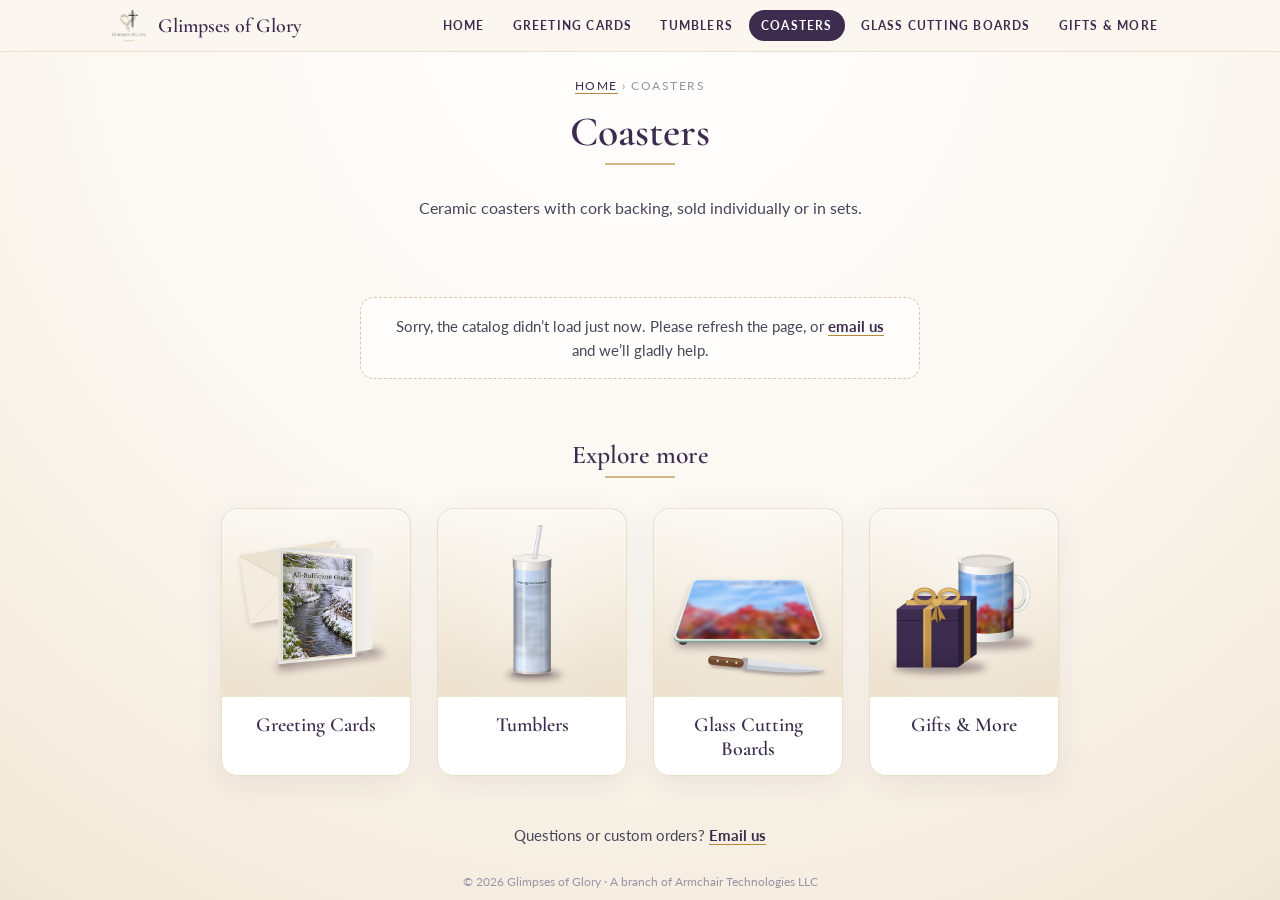
==== coasters/index.html @ a0e9c57c "Category pages: coasters page" ====
<!DOCTYPE html>
<html lang="en">
<head>
<meta charset="utf-8">
<meta name="viewport" content="width=device-width, initial-scale=1">
<title>Coasters | Glimpses of Glory</title>
<meta name="description" content="Handcrafted faith-inspired ceramic coasters with cork backing from Glimpses of Glory, sold individually or in sets.">
<link rel="canonical" href="https://glimpsesofglory.shop/coasters/">
<meta property="og:type" content="website">
<meta property="og:site_name" content="Glimpses of Glory">
<meta property="og:title" content="Coasters | Glimpses of Glory">
<meta property="og:description" content="Handcrafted faith-inspired ceramic coasters with cork backing from Glimpses of Glory, sold individually or in sets.">
<meta property="og:url" content="https://glimpsesofglory.shop/coasters/">
<meta property="og:image" content="https://glimpsesofglory.shop/cat-coasters.jpg">
<meta name="twitter:card" content="summary_large_image">
<link rel="icon" href="../logo.png">
<link href="https://fonts.googleapis.com/css2?family=Cormorant+Garamond:ital,wght@0,500;0,600;1,500&family=Lato:wght@400;700&display=swap" rel="stylesheet">
<link rel="stylesheet" href="../assets/shop.css">
</head>
<body data-category="coasters">
  <div class="topbar">
    <div class="in">
      <a class="brand" href="../"><img src="../logo.png" alt="" width="38" height="35"><span>Glimpses of Glory</span></a>
      <button type="button" class="menu-btn" aria-expanded="false" aria-controls="sitenav"><span class="bars" aria-hidden="true"></span>Menu</button>
      <nav class="sitenav" id="sitenav" aria-label="Shop">
        <ul>
        <li><a href="../">Home</a></li>
        <li><a href="../greeting-cards/">Greeting Cards</a></li>
        <li><a href="../tumblers/">Tumblers</a></li>
        <li><a href="../coasters/" aria-current="page">Coasters</a></li>
        <li><a href="../cutting-boards/">Glass Cutting Boards</a></li>
        <li><a href="../gifts/">Gifts &amp; More</a></li>
        </ul>
      </nav>
    </div>
  </div>
  <main>
    <div class="pagehead">
      <div class="crumbs"><a href="../">Home</a> &rsaquo; Coasters</div>
      <h1>Coasters</h1>
      <div class="divider"></div>
      <p class="intro">Ceramic coasters with cork backing, sold individually or in sets.</p>
      <div class="count" id="count"></div>
    </div>
    <div id="sections"></div>
  </main>

  <div class="contact">Questions or custom orders? <a href="mailto:hello@glimpsesofglory.shop">Email us</a></div>
  <footer>&copy; 2026 Glimpses of Glory &middot; A branch of Armchair Technologies LLC</footer>

<script src="../assets/shop.js"></script>
</body>
</html>
---- assets/shop.css ----
/* Glimpses of Glory: shared styles for the home page and every category page. */
:root { --cream:#fbf7f0; --gold:#b8893b; --deep:#3d2c4e; --text:#4a4458; }
* { box-sizing:border-box; margin:0; padding:0; }
html { scroll-behavior:smooth; }
body { font-family:'Lato',sans-serif; color:var(--text); text-align:center;
       background: radial-gradient(circle at 50% 0%, #fff 0%, var(--cream) 55%, #f1e7d6 100%); min-height:100vh; }
header { padding:40px 20px 10px; }
header img { width:220px; max-width:70%; height:auto; }
.tag { font-family:'Cormorant Garamond',serif; font-style:italic; font-size:1.3rem; color:var(--gold); margin-top:6px; }
h2.section { font-family:'Cormorant Garamond',serif; font-weight:600; font-size:2rem; color:var(--deep); margin:44px 0 6px; }
.divider { width:70px; height:2px; background:var(--gold); opacity:.6; margin:0 auto 30px; }
.grid { display:flex; flex-wrap:wrap; justify-content:center; gap:26px; max-width:1100px; margin:0 auto; padding:0 24px; }
.cat, .prod { flex:0 1 240px; background:#fff; border:1px solid #eadfcb; border-radius:16px; overflow:hidden; text-decoration:none; color:inherit;
       box-shadow:0 8px 30px rgba(61,44,78,.07); transition:transform .2s, box-shadow .2s; }
.cat:hover, .prod:hover { transform:translateY(-4px); box-shadow:0 14px 36px rgba(61,44,78,.13); }
.cat .img { aspect-ratio:1/1; background:url('../placeholder.jpg') center/cover; position:relative; }
.cat .img span { position:absolute; bottom:12px; left:50%; transform:translateX(-50%); background:rgba(255,255,255,.85);
                 padding:4px 12px; border-radius:999px; font-size:.7rem; letter-spacing:2px; text-transform:uppercase; color:var(--deep); white-space:nowrap; }
.cat h3, .prod h3 { font-family:'Cormorant Garamond',serif; font-weight:600; font-size:1.5rem; color:var(--deep); margin:16px 12px 4px; }
.cat p { font-size:.9rem; line-height:1.5; margin:0 18px 20px; }
.catsec { scroll-margin-top:16px; }
.catsec .intro { max-width:620px; margin:-18px auto 26px; padding:0 24px; font-size:.95rem; line-height:1.6; }
.prod { flex:0 1 260px; display:flex; flex-direction:column; text-align:center; }
.prod .photo { aspect-ratio:1/1; width:100%; object-fit:cover; display:block; background:#f4ede1; }
.prod .desc { font-size:.9rem; line-height:1.5; margin:4px 18px 12px; white-space:pre-line; }
.prod .meta { margin:0 18px 6px; }
.prod .price { font-family:'Cormorant Garamond',serif; font-weight:600; font-size:1.35rem; color:var(--gold); }
.prod .lead { font-size:.78rem; letter-spacing:1px; text-transform:uppercase; color:#8a8197; margin-top:2px; }
.prod .spacer { flex:1; }
.btn { display:inline-block; margin:12px auto 20px; padding:10px 28px; border-radius:999px; background:var(--deep); color:#fff;
       text-decoration:none; font-size:.8rem; letter-spacing:2px; text-transform:uppercase; font-weight:700; transition:background .2s; }
.btn:hover { background:var(--gold); }
.soon img { display:block; width:170px; height:170px; object-fit:cover; border-radius:12px; margin:2px auto 12px; background:#f4ede1; }
.soon { display:inline-block; padding:14px 26px; border:1px dashed #d9c7a6; border-radius:14px; background:rgba(255,255,255,.7);
        font-family:'Cormorant Garamond',serif; font-style:italic; font-size:1.2rem; color:var(--deep); }
.totop { display:block; margin:18px auto 0; font-size:.75rem; letter-spacing:2px; text-transform:uppercase; color:#9a93a6; text-decoration:none; }
.contact { margin:50px 0 0; font-size:.95rem; }
.contact a { color:var(--deep); font-weight:700; text-decoration:none; border-bottom:1px solid var(--gold); }
footer { margin:30px 0 40px; font-size:.75rem; color:#9a93a6; }
@media (max-width:560px) {
  .grid { gap:16px; padding:0 14px; }
  .cat { flex:0 1 calc(50% - 8px); }
  .cat h3 { font-size:1.2rem; margin:10px 8px 2px; }
  .cat p { display:none; }
  .cat .img span { font-size:.6rem; letter-spacing:1px; padding:3px 8px; }
  .prod { flex:1 1 100%; max-width:360px; }
  h2.section { font-size:1.7rem; margin-top:36px; }
}

/* ---- Product gallery ---- */
.prod .ph { display:block; position:relative; cursor:zoom-in; }
.prod .ph .views { position:absolute; bottom:10px; left:50%; transform:translateX(-50%); background:rgba(255,255,255,.88);
                   padding:4px 12px; border-radius:999px; font-size:.68rem; letter-spacing:1.5px; text-transform:uppercase; color:var(--deep); white-space:nowrap; }
.prod h3 a { color:inherit; text-decoration:none; }
.prod h3 a:hover, .prod h3 a:focus-visible { color:var(--gold); }
html.gal-lock, html.gal-lock body { overflow:hidden; }
.gal { position:fixed; inset:0; z-index:100; display:none; align-items:center; justify-content:center; padding:24px;
       background:rgba(43,31,56,.72); }
.gal.open { display:flex; }
.gal [hidden] { display:none !important; }
.gal .box { position:relative; width:100%; max-width:1060px; max-height:calc(100vh - 48px); overflow:auto; border-radius:18px;
            background:radial-gradient(circle at 30% 0%, #fff 0%, var(--cream) 60%, #f1e7d6 100%); box-shadow:0 24px 70px rgba(20,12,30,.45);
            display:grid; grid-template-columns:minmax(0,1.45fr) minmax(0,1fr); }
.gal .media { padding:22px 0 18px 22px; min-width:0; }
.gal .stage { position:relative; width:100%; aspect-ratio:1/1; max-height:calc(100vh - 230px); background:#f4ede1; border-radius:12px; overflow:hidden;
              touch-action:pan-y; }
.gal .stage img, .gal .stage video, .gal .stage iframe { position:absolute; inset:0; width:100%; height:100%; border:0; display:block; }
.gal .stage img, .gal .stage video { object-fit:contain; }
.gal .stage video, .gal .stage iframe { background:#1d1526; }
.gal .navb { position:absolute; top:50%; transform:translateY(-50%); width:44px; height:44px; border-radius:50%; border:1px solid #eadfcb;
             background:rgba(255,255,255,.92); color:var(--deep); font-size:1.5rem; line-height:1; cursor:pointer; z-index:2;
             box-shadow:0 4px 14px rgba(61,44,78,.18); display:flex; align-items:center; justify-content:center; padding-bottom:3px; }
.gal .navb:hover { background:var(--gold); color:#fff; }
.gal .prev { left:10px; } .gal .next { right:10px; }
.gal .cap { min-height:2.4em; margin:10px 0 4px; }
.gal .cap b { display:block; font-family:'Cormorant Garamond',serif; font-style:italic; font-weight:500; font-size:1.3rem; color:var(--deep); }
.gal .cap small { font-size:.7rem; letter-spacing:2px; text-transform:uppercase; color:#8a8197; }
.gal .thumbs { display:flex; justify-content:center; flex-wrap:wrap; gap:8px; }
.gal .thumb { position:relative; width:66px; height:66px; padding:0; border:2px solid transparent; border-radius:10px; overflow:hidden;
              background:#f4ede1; cursor:pointer; opacity:.75; transition:opacity .2s, border-color .2s; }
.gal .thumb:hover { opacity:1; }
.gal .thumb[aria-current="true"] { border-color:var(--gold); opacity:1; }
.gal .thumb img, .gal .thumb video { width:100%; height:100%; object-fit:cover; display:block; pointer-events:none; }
.gal .thumb.vid { background:#3d2c4e; }
.gal .thumb.vid::after { content:''; position:absolute; left:50%; top:50%; width:28px; height:28px; margin:-14px 0 0 -14px; border-radius:50%;
                        background:rgba(255,255,255,.92) url("data:image/svg+xml,%3Csvg xmlns='http://www.w3.org/2000/svg' viewBox='0 0 10 10'%3E%3Cpath d='M3.5 2.5v5l4-2.5z' fill='%233d2c4e'/%3E%3C/svg%3E") center/16px no-repeat;
                        box-shadow:0 2px 8px rgba(0,0,0,.3); }
.gal .info { padding:44px 30px 28px; display:flex; flex-direction:column; justify-content:center; }
.gal .info h2 { font-family:'Cormorant Garamond',serif; font-weight:600; font-size:2rem; line-height:1.15; color:var(--deep); }
.gal .info .divider { margin:14px auto 16px; }
.gal .info .price { font-family:'Cormorant Garamond',serif; font-weight:600; font-size:1.6rem; color:var(--gold); }
.gal .info .lead { font-size:.78rem; letter-spacing:1px; text-transform:uppercase; color:#8a8197; margin-top:2px; }
.gal .info .desc { font-size:.95rem; line-height:1.6; margin:14px 0 4px; white-space:pre-line; }
.gal .info .btn { margin:18px auto 6px; }
.gal .close { position:absolute; top:12px; right:12px; width:40px; height:40px; border-radius:50%; border:1px solid #eadfcb; background:#fff;
              color:var(--deep); font-size:1.5rem; line-height:1; cursor:pointer; z-index:3; padding-bottom:2px; }
.gal .close:hover { background:var(--gold); color:#fff; }
.gal button:focus-visible, .gal a:focus-visible, .prod a:focus-visible { outline:3px solid var(--gold); outline-offset:2px; }
@media (max-width:760px) {
  .gal { padding:0; }
  .gal .box { grid-template-columns:1fr; max-height:none; height:100%; border-radius:0; }
  .gal .media { padding:56px 12px 4px; }
  .gal .stage { max-height:none; }
  .gal .info { padding:10px 22px 30px; justify-content:flex-start; }
  .gal .info h2 { font-size:1.7rem; }
  .gal .navb { width:38px; height:38px; }
  .gal .thumb { width:56px; height:56px; }
}
@media (prefers-reduced-motion:reduce) { .cat, .prod, .gal .thumb { transition:none; } }

/* ---- Site nav (all pages) ---- */
.topbar { position:sticky; top:0; z-index:50; background:rgba(251,247,240,.94); border-bottom:1px solid #eadfcb;
          -webkit-backdrop-filter:blur(6px); backdrop-filter:blur(6px); }
.topbar .in { max-width:1100px; margin:0 auto; padding:8px 20px; display:flex; align-items:center; justify-content:space-between; gap:16px; }
.brand { display:flex; align-items:center; gap:10px; text-decoration:none; color:var(--deep); font-family:'Cormorant Garamond',serif;
         font-weight:600; font-size:1.25rem; white-space:nowrap; }
.brand img { width:38px; height:35px; object-fit:contain; }
.sitenav ul { list-style:none; display:flex; flex-wrap:wrap; justify-content:flex-end; gap:4px; }
.sitenav a { display:block; padding:8px 12px; border-radius:999px; font-size:.78rem; letter-spacing:1.2px; text-transform:uppercase;
             font-weight:700; color:var(--deep); text-decoration:none; white-space:nowrap; }
.sitenav a:hover { background:#f1e7d6; }
.sitenav a[aria-current="page"] { background:var(--deep); color:#fff; }
.menu-btn { display:none; align-items:center; gap:8px; padding:8px 14px; border:1px solid #d9c7a6; border-radius:999px; background:#fff;
            color:var(--deep); font:700 .78rem 'Lato',sans-serif; letter-spacing:1.2px; text-transform:uppercase; cursor:pointer; }
.menu-btn .bars, .menu-btn .bars::before, .menu-btn .bars::after { display:block; width:16px; height:2px; background:currentColor; border-radius:2px; position:relative; }
.menu-btn .bars::before, .menu-btn .bars::after { content:''; position:absolute; left:0; }
.menu-btn .bars::before { top:-5px; } .menu-btn .bars::after { top:5px; }
.menu-btn[aria-expanded="true"] .bars { background:transparent; }
.menu-btn[aria-expanded="true"] .bars::before { top:0; transform:rotate(45deg); }
.menu-btn[aria-expanded="true"] .bars::after { top:0; transform:rotate(-45deg); }
.topbar a:focus-visible, .menu-btn:focus-visible, .seeall:focus-visible, .crumbs a:focus-visible { outline:3px solid var(--gold); outline-offset:2px; }
@media (max-width:860px) {
  .js .menu-btn { display:inline-flex; }
  .js .sitenav { display:none; position:absolute; left:0; right:0; top:100%; background:var(--cream); border-bottom:1px solid #eadfcb;
                 box-shadow:0 14px 30px rgba(61,44,78,.12); padding:8px 16px 16px; }
  .js .sitenav.open { display:block; }
  .js .sitenav ul { flex-direction:column; align-items:stretch; }
  .js .sitenav a { padding:13px 16px; font-size:.85rem; text-align:left; border-bottom:1px solid #f1e7d6; border-radius:10px; }
  .sitenav ul { justify-content:center; }
  .topbar .in { flex-wrap:wrap; justify-content:space-between; }
}

/* ---- Home: "See all" link under a trimmed category ---- */
.seeall { display:inline-block; margin:26px auto 0; padding:11px 26px; border:1.5px solid var(--deep); border-radius:999px;
          color:var(--deep); text-decoration:none; font-size:.8rem; letter-spacing:2px; text-transform:uppercase; font-weight:700;
          transition:background .2s, color .2s; }
.seeall:hover { background:var(--deep); color:#fff; }
.seeall-wrap { margin-top:4px; }

/* ---- Category pages ---- */
.pagehead { padding:26px 20px 0; }
.crumbs { font-size:.75rem; letter-spacing:1.5px; text-transform:uppercase; color:#9a93a6; }
.crumbs a { color:var(--deep); text-decoration:none; border-bottom:1px solid var(--gold); }
.pagehead h1 { font-family:'Cormorant Garamond',serif; font-weight:600; font-size:2.6rem; color:var(--deep); margin:14px 0 6px; }
.pagehead .intro { max-width:620px; margin:0 auto 6px; font-size:1rem; line-height:1.6; }
.pagehead .count { font-size:.75rem; letter-spacing:2px; text-transform:uppercase; color:var(--gold); margin-bottom:28px; min-height:1em; }
.notice { max-width:560px; margin:30px auto 0; padding:16px 22px; border:1px dashed #d9c7a6; border-radius:14px; background:rgba(255,255,255,.7);
          font-size:.95rem; line-height:1.6; }
.notice a { color:var(--deep); font-weight:700; text-decoration:none; border-bottom:1px solid var(--gold); }
.loading { color:#9a93a6; font-style:italic; font-family:'Cormorant Garamond',serif; font-size:1.2rem; padding:30px 0; }
.more h2.section { font-size:1.6rem; margin-top:60px; }
.more .cat { flex-basis:190px; }
.more .cat h3 { font-size:1.25rem; margin-bottom:14px; }
.more .cat p { display:none; }
@media (max-width:560px) {
  .pagehead h1 { font-size:2.1rem; }
  .brand span { font-size:1.1rem; }
  .more .cat { flex:0 1 calc(50% - 8px); }
}
.catsec { scroll-margin-top:70px; }
.catsec h2.section a { color:inherit; text-decoration:none; } .catsec h2.section a:hover { color:var(--gold); }
/* Home: room for the 4 preview products in one row, and all 5 category tiles in one row on wide screens */
.catsec .grid { max-width:1200px; }
#cats { max-width:1400px; }
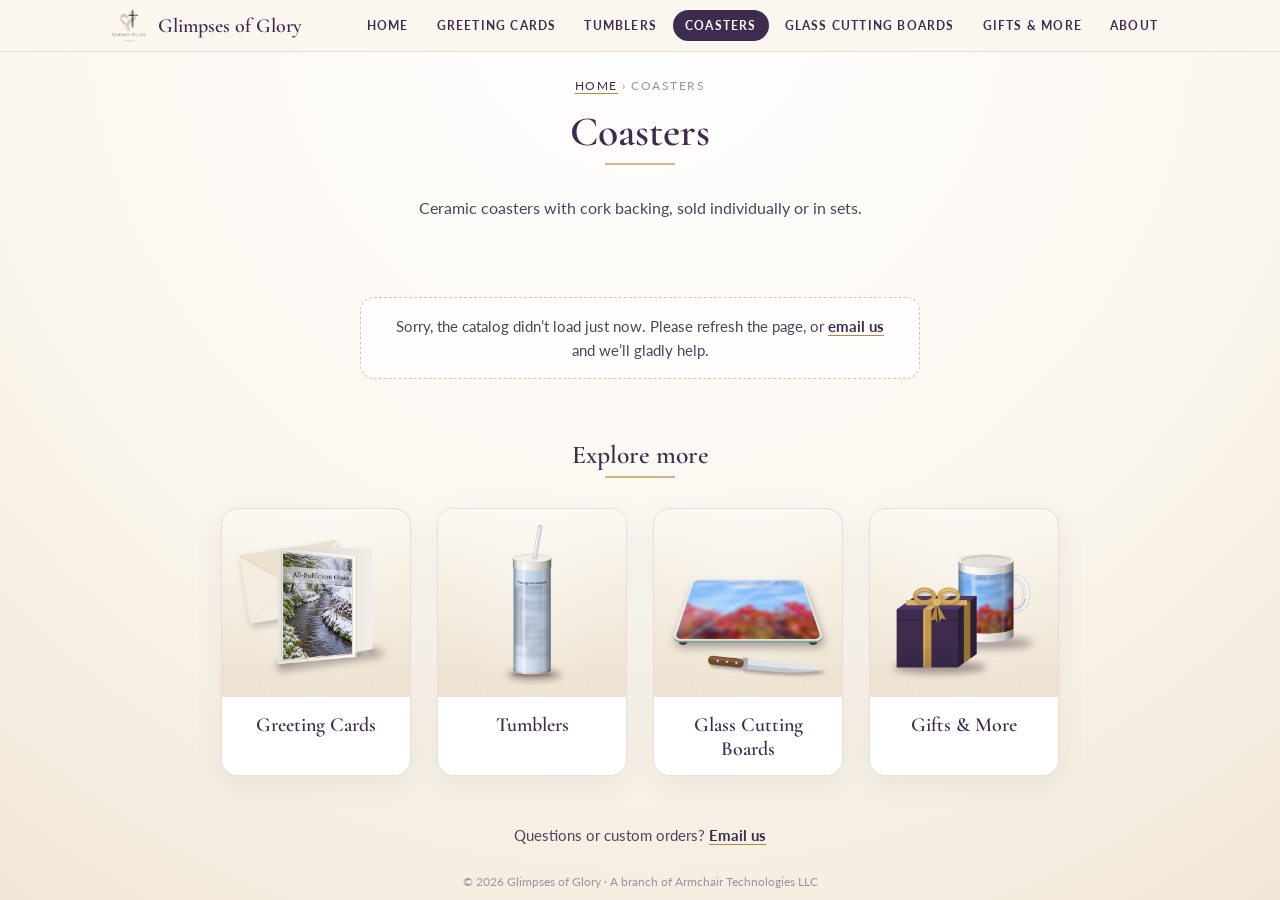
==== commit 3300fa85: "Home: hide samples, About card (coasters nav)" ====
--- a/coasters/index.html
+++ b/coasters/index.html
@@ -30,6 +30,7 @@
         <li><a href="../coasters/" aria-current="page">Coasters</a></li>
         <li><a href="../cutting-boards/">Glass Cutting Boards</a></li>
         <li><a href="../gifts/">Gifts &amp; More</a></li>
+        <li><a href="../#about">About</a></li>
         </ul>
       </nav>
     </div>
--- a/assets/shop.css
+++ b/assets/shop.css
@@ -172,3 +172,19 @@
 /* Home: room for the 4 preview products in one row, and all 5 category tiles in one row on wide screens */
 .catsec .grid { max-width:1200px; }
 #cats { max-width:1400px; }
+
+/* ---- Home: About card ---- */
+.about { scroll-margin-top:70px; }
+.about-card { max-width:720px; margin:0 auto; padding:30px 34px; background:#fff; border:1px solid #eadfcb; border-radius:16px;
+              box-shadow:0 8px 30px rgba(61,44,78,.07); font-size:1rem; line-height:1.7; }
+.about-card p + p { margin-top:14px; }
+.about-card .about-soon { font-family:'Cormorant Garamond',serif; font-style:italic; font-size:1.25rem; color:#9a93a6; }
+@media (max-width:560px) { .about-card { margin:0 14px; padding:24px 22px; } }
+
+/* ---- Real product without a photo yet: neutral placeholder (cards and gallery) ---- */
+.nophoto { aspect-ratio:1/1; width:100%; display:flex; align-items:center; justify-content:center; background:#f4ede1;
+           background:linear-gradient(160deg, #f8f2e8 0%, #efe4d2 100%); }
+.nophoto span { font-family:'Cormorant Garamond',serif; font-style:italic; font-size:1.1rem; color:#9a8f80; letter-spacing:.3px; }
+.gal .stage .nophoto { position:absolute; inset:0; height:100%; }
+.gal .stage .nophoto span { font-size:1.4rem; }
+.prod .ph { color:inherit; text-decoration:none; }
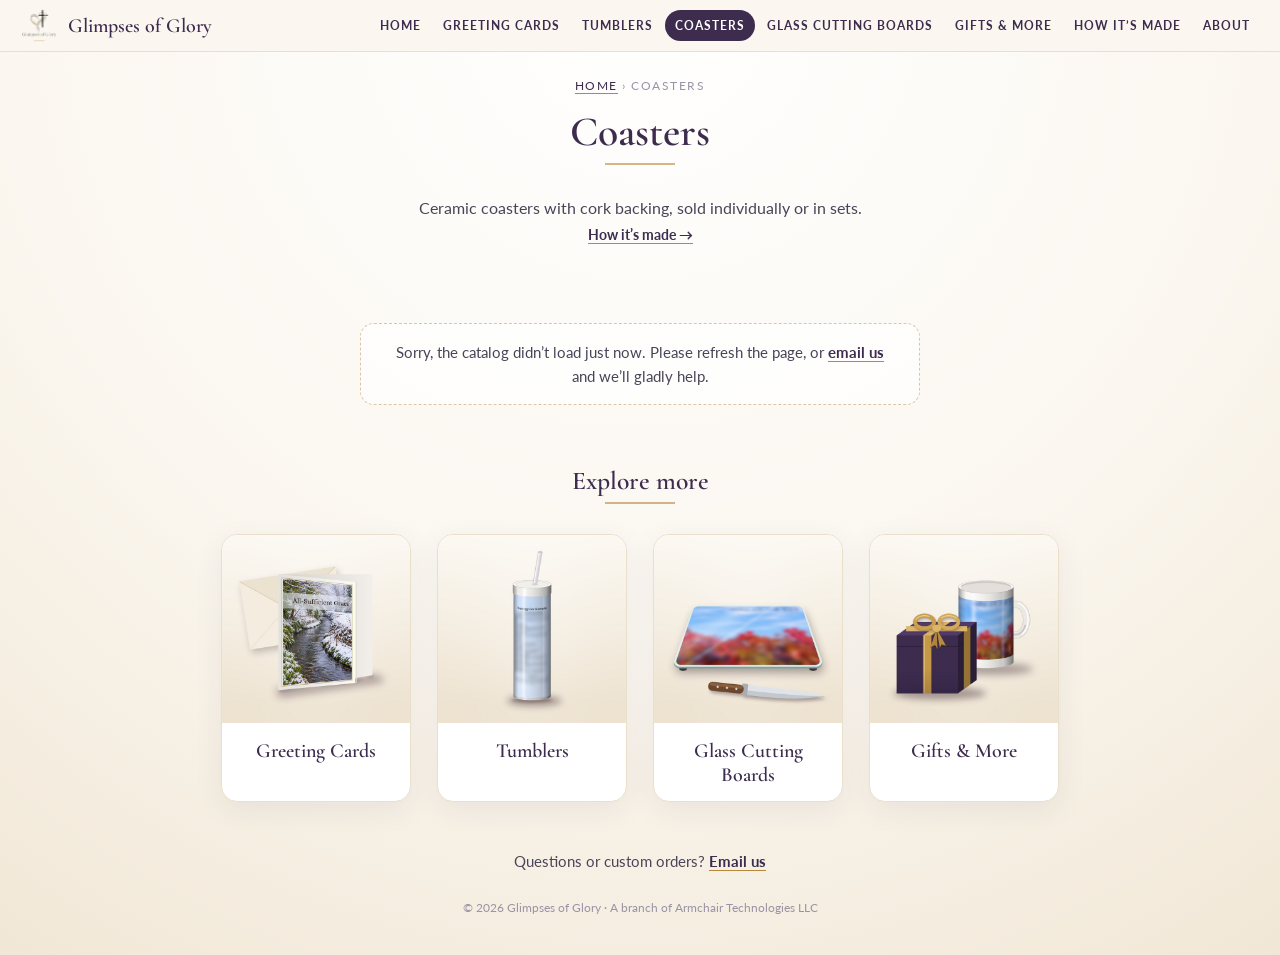
==== commit 44614915: "Add How It's Made page, nav links; replace 'handcrafted' wording" ====
--- a/coasters/index.html
+++ b/coasters/index.html
@@ -4,12 +4,12 @@
 <meta charset="utf-8">
 <meta name="viewport" content="width=device-width, initial-scale=1">
 <title>Coasters | Glimpses of Glory</title>
-<meta name="description" content="Handcrafted faith-inspired ceramic coasters with cork backing from Glimpses of Glory, sold individually or in sets.">
+<meta name="description" content="Faith-inspired ceramic coasters with cork backing, designed and printed at home by Glimpses of Glory, sold individually or in sets.">
 <link rel="canonical" href="https://glimpsesofglory.shop/coasters/">
 <meta property="og:type" content="website">
 <meta property="og:site_name" content="Glimpses of Glory">
 <meta property="og:title" content="Coasters | Glimpses of Glory">
-<meta property="og:description" content="Handcrafted faith-inspired ceramic coasters with cork backing from Glimpses of Glory, sold individually or in sets.">
+<meta property="og:description" content="Faith-inspired ceramic coasters with cork backing, designed and printed at home by Glimpses of Glory, sold individually or in sets.">
 <meta property="og:url" content="https://glimpsesofglory.shop/coasters/">
 <meta property="og:image" content="https://glimpsesofglory.shop/cat-coasters.jpg">
 <meta name="twitter:card" content="summary_large_image">
@@ -30,6 +30,7 @@
         <li><a href="../coasters/" aria-current="page">Coasters</a></li>
         <li><a href="../cutting-boards/">Glass Cutting Boards</a></li>
         <li><a href="../gifts/">Gifts &amp; More</a></li>
+        <li><a href="../how-its-made/">How It&rsquo;s Made</a></li>
         <li><a href="../#about">About</a></li>
         </ul>
       </nav>
@@ -41,6 +42,8 @@
       <h1>Coasters</h1>
       <div class="divider"></div>
       <p class="intro">Ceramic coasters with cork backing, sold individually or in sets.</p>
+      <!-- "How it's made" link line: points to this product's section on the How It's Made page -->
+      <p class="howlink"><a href="../how-its-made/#coasters">How it&rsquo;s made &rarr;</a></p>
       <div class="count" id="count"></div>
     </div>
     <div id="sections"></div>
--- a/assets/shop.css
+++ b/assets/shop.css
@@ -188,3 +188,53 @@
 .gal .stage .nophoto { position:absolute; inset:0; height:100%; }
 .gal .stage .nophoto span { font-size:1.4rem; }
 .prod .ph { color:inherit; text-decoration:none; }
+
+/* ---- "How it's made" links (category pages + product pop-up) ---- */
+.howlink { margin:2px 0 10px; font-size:.85rem; }
+.howlink a, .gal .info .howto { color:var(--deep); font-weight:700; text-decoration:none; border-bottom:1px solid var(--gold); }
+.howlink a:hover, .gal .info .howto:hover { color:var(--gold); }
+.gal .info .howto { display:inline-block; align-self:center; margin:6px auto 0; font-size:.85rem; }
+
+/* ---- How It's Made page ---- */
+.hm { max-width:1000px; margin:0 auto; padding:0 20px; }
+.hm-intro { max-width:680px; margin:0 auto; font-size:1.05rem; line-height:1.75; }
+.hm-intro p + p { margin-top:14px; }
+.hm-intro p:first-child { font-family:'Cormorant Garamond',serif; font-size:1.45rem; line-height:1.45; color:var(--deep); font-style:italic; }
+.hm-jump { display:flex; flex-wrap:wrap; justify-content:center; gap:8px; margin:30px auto 10px; }
+.hm-jump a { padding:8px 16px; border:1px solid #d9c7a6; border-radius:999px; background:#fff; color:var(--deep); text-decoration:none;
+             font-size:.75rem; letter-spacing:1.2px; text-transform:uppercase; font-weight:700; }
+.hm-jump a:hover { background:var(--deep); color:#fff; }
+.hm-note { max-width:720px; margin:30px auto 10px; padding:22px 28px; border:1px dashed #d9c7a6; border-radius:16px; background:rgba(255,255,255,.7);
+           line-height:1.7; font-size:.98rem; }
+.hm-note h2 { font-family:'Cormorant Garamond',serif; font-weight:600; font-size:1.5rem; color:var(--deep); margin-bottom:6px; }
+.hm-sec { display:grid; grid-template-columns:minmax(0,300px) minmax(0,1fr); gap:34px; align-items:center; text-align:left; margin:40px auto 0;
+          padding:28px; background:#fff; border:1px solid #eadfcb; border-radius:16px; box-shadow:0 8px 30px rgba(61,44,78,.07); scroll-margin-top:80px; }
+.hm-sec:nth-of-type(even) { grid-template-columns:minmax(0,1fr) minmax(0,300px); }
+.hm-sec:nth-of-type(even) img { order:2; }
+.hm-sec img { width:100%; height:auto; aspect-ratio:1/1; object-fit:cover; border-radius:12px; background:#f4ede1; display:block; }
+.hm-sec h2 { font-family:'Cormorant Garamond',serif; font-weight:600; font-size:2rem; color:var(--deep); margin-bottom:10px; }
+.hm-sec p { line-height:1.75; font-size:1rem; }
+.hm-sec p + p { margin-top:12px; }
+.hm-sec .care { font-size:.8rem; letter-spacing:1.2px; text-transform:uppercase; color:#8a8197; }
+.hm-sec .seeall { margin-top:18px; }
+.hm-close { max-width:640px; margin:46px auto 10px; font-family:'Cormorant Garamond',serif; font-style:italic; font-size:1.45rem; line-height:1.5; color:var(--deep); }
+.hm-jump a:focus-visible { outline:3px solid var(--gold); outline-offset:2px; }
+@media (max-width:760px) {
+  .hm { padding:0 14px; }
+  .hm-sec, .hm-sec:nth-of-type(even) { grid-template-columns:1fr; gap:18px; padding:20px; text-align:center; }
+  .hm-sec:nth-of-type(even) img { order:0; }
+  .hm-sec img { max-width:320px; margin:0 auto; }
+  .hm-note { padding:18px 20px; }
+}
+.gal .info .howto[hidden] { display:none; }
+
+/* ---- Nav: room for "How It's Made" on one line on desktop ---- */
+@media (min-width:861px) {
+  .topbar .in { max-width:1280px; }
+  .sitenav ul { gap:2px; }
+  .sitenav a { padding:8px 10px; letter-spacing:1px; }
+}
+@media (min-width:861px) and (max-width:1180px) {
+  .sitenav a { padding:7px 8px; font-size:.72rem; letter-spacing:.6px; }
+  .brand span { font-size:1.1rem; }
+}
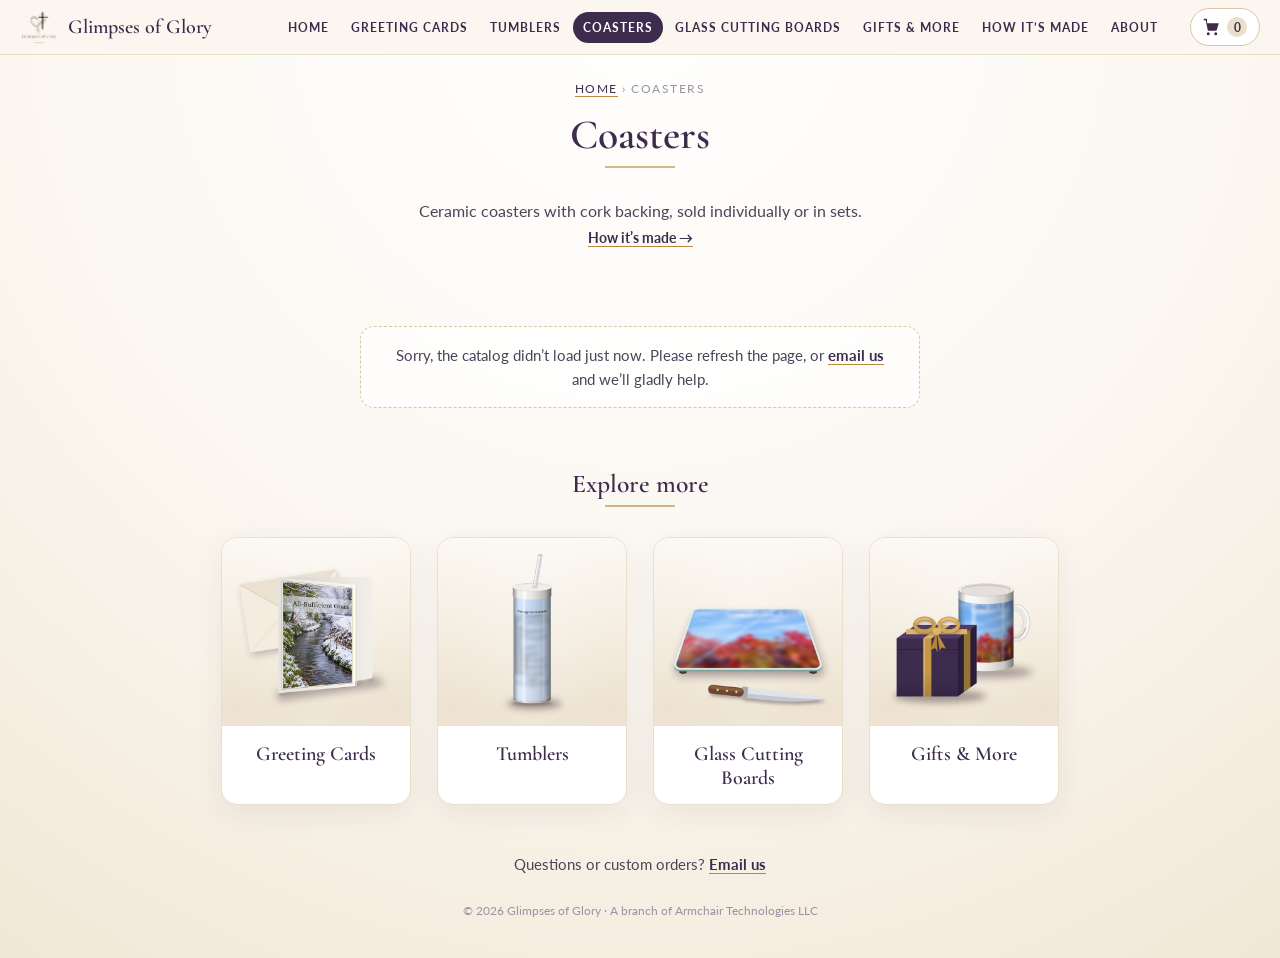
==== commit 07e72848: "Cart: script tags on coasters" ====
--- a/coasters/index.html
+++ b/coasters/index.html
@@ -52,6 +52,11 @@
   <div class="contact">Questions or custom orders? <a href="mailto:hello@glimpsesofglory.shop">Email us</a></div>
   <footer>&copy; 2026 Glimpses of Glory &middot; A branch of Armchair Technologies LLC</footer>
 
+<script src="../assets/cart-config.js"></script>
+<script src="../assets/cart-rules.js"></script>
+<script src="../assets/cart.js"></script>
 <script src="../assets/shop.js"></script>
+  <!-- Visitor stats (GoatCounter, free, no cookies): dashboard at https://glimpsesofglory.goatcounter.com -->
+  <script data-goatcounter="https://glimpsesofglory.goatcounter.com/count" async src="//gc.zgo.at/count.js"></script>
 </body>
 </html>
--- a/assets/shop.css
+++ b/assets/shop.css
@@ -89,6 +89,7 @@
 .gal .info h2 { font-family:'Cormorant Garamond',serif; font-weight:600; font-size:2rem; line-height:1.15; color:var(--deep); }
 .gal .info .divider { margin:14px auto 16px; }
 .gal .info .price { font-family:'Cormorant Garamond',serif; font-weight:600; font-size:1.6rem; color:var(--gold); }
+.gal .info .sku { font-size:.72rem; letter-spacing:.5px; color:#a59fb0; margin-top:6px; }
 .gal .info .lead { font-size:.78rem; letter-spacing:1px; text-transform:uppercase; color:#8a8197; margin-top:2px; }
 .gal .info .desc { font-size:.95rem; line-height:1.6; margin:14px 0 4px; white-space:pre-line; }
 .gal .info .btn { margin:18px auto 6px; }
@@ -176,10 +177,24 @@
 /* ---- Home: About card ---- */
 .about { scroll-margin-top:70px; }
 .about-card { max-width:720px; margin:0 auto; padding:30px 34px; background:#fff; border:1px solid #eadfcb; border-radius:16px;
-              box-shadow:0 8px 30px rgba(61,44,78,.07); font-size:1rem; line-height:1.7; }
+              box-shadow:0 8px 30px rgba(61,44,78,.07); font-size:1rem; line-height:1.7; text-align:center; }
 .about-card p + p { margin-top:14px; }
 .about-card .about-soon { font-family:'Cormorant Garamond',serif; font-style:italic; font-size:1.25rem; color:#9a93a6; }
-@media (max-width:560px) { .about-card { margin:0 14px; padding:24px 22px; } }
+.about-card .about-tagline { font-family:'Cormorant Garamond',serif; font-style:italic; font-size:1.35rem; color:var(--gold); margin:0 0 18px; }
+.about-card .about-verse { margin:0 0 22px; padding:16px 18px; background:rgba(251,247,240,.85); border-left:3px solid var(--gold); border-radius:0 10px 10px 0; text-align:left; }
+.about-card .about-verse p { margin:0; font-family:'Cormorant Garamond',serif; font-style:italic; font-size:1.2rem; color:var(--deep); line-height:1.55; }
+.about-card .about-verse cite { display:block; margin-top:8px; font-family:'Lato',sans-serif; font-style:normal; font-size:.75rem; letter-spacing:1.5px; text-transform:uppercase; color:#8a8197; }
+.about-card .about-close { margin-top:20px; font-size:.95rem; color:var(--deep); }
+.about-card .about-soli { font-family:'Cormorant Garamond',serif; font-style:italic; font-weight:600; font-size:1.15rem; color:var(--gold); }
+.about-card .about-close cite { font-style:normal; color:#8a8197; }
+.about-card .about-pillars { list-style:none; display:flex; flex-wrap:wrap; justify-content:center; gap:10px 18px; margin:22px 0 0; padding:18px 0 0; border-top:1px solid #eadfcb; }
+.about-card .about-pillars li { font-size:.72rem; letter-spacing:1.5px; text-transform:uppercase; color:var(--deep); background:rgba(251,247,240,.9); border:1px solid #eadfcb; border-radius:999px; padding:6px 14px; }
+@media (max-width:560px) {
+  .about-card { margin:0 14px; padding:24px 22px; }
+  .about-card .about-tagline { font-size:1.2rem; }
+  .about-card .about-verse { text-align:center; border-left:0; border-top:3px solid var(--gold); border-radius:10px; }
+  .about-card .about-pillars { gap:8px; }
+}
 
 /* ---- Real product without a photo yet: neutral placeholder (cards and gallery) ---- */
 .nophoto { aspect-ratio:1/1; width:100%; display:flex; align-items:center; justify-content:center; background:#f4ede1;
@@ -238,3 +253,99 @@
   .sitenav a { padding:7px 8px; font-size:.72rem; letter-spacing:.6px; }
   .brand span { font-size:1.1rem; }
 }
+
+/* ---- About card: red maple-leaf corner accents (from Gladys's flyer photo) ---- */
+.about-card.has-leaves { position:relative; overflow:hidden; padding-top:52px; padding-bottom:48px; }
+.about-card.has-leaves > :not(.about-leaves) { position:relative; z-index:1; }
+.about-leaves { position:absolute; z-index:0; pointer-events:none; height:auto; }
+.about-leaves.tl { top:0; left:0; width:130px; opacity:.9; }
+.about-leaves.br { bottom:0; right:0; width:100px; transform:rotate(180deg); opacity:.7; }
+@media (max-width:560px) {
+  .about-card.has-leaves { padding-top:84px; padding-bottom:64px; }
+  .about-leaves.tl { width:84px; } .about-leaves.br { width:64px; }
+}
+
+/* ---- Cart (assets/cart.js; on/off in assets/cart-config.js) ---- */
+.cart-btn { display:inline-flex; align-items:center; gap:6px; margin-left:auto; padding:8px 14px; border:1px solid #d9c7a6; border-radius:999px;
+            background:#fff; color:var(--deep); font:700 .78rem 'Lato',sans-serif; letter-spacing:1.2px; text-transform:uppercase; cursor:pointer; }
+.cart-btn .count { min-width:20px; height:20px; padding:0 6px; border-radius:999px; background:#eadfcb; color:var(--deep); font-size:.72rem;
+                   display:inline-flex; align-items:center; justify-content:center; letter-spacing:0; }
+.cart-btn.has .count { background:var(--gold); color:#fff; }
+.cart-btn:hover { background:#f1e7d6; }
+.cart-btn:focus-visible { outline:3px solid var(--gold); outline-offset:2px; }
+.cart-btn.bump { animation:cartbump .45s ease; }
+@keyframes cartbump { 40% { transform:scale(1.12); } }
+@media (min-width:861px) { .topbar .in { justify-content:flex-start; } .topbar .sitenav { margin-left:auto; } .cart-btn { margin-left:6px; order:3; } }
+@media (max-width:860px) { .cart-btn { margin-left:auto; } .cart-btn .lbl { display:none; } }
+.prod .buy { display:flex; flex-direction:column; align-items:center; margin:8px 0 18px; }
+.prod .buy .btn, .gal .info .btn.add { margin:4px auto 6px; border:0; cursor:pointer; font-family:'Lato',sans-serif; }
+.orderalt { font-size:.75rem; color:#8a8197; text-decoration:none; border-bottom:1px solid #d9c7a6; }
+.orderalt:hover { color:var(--deep); }
+.gal .info .orderalt { align-self:center; margin:2px auto 8px; }
+.gal .info .qtypick { display:inline-flex; align-items:center; gap:8px; align-self:center; margin-top:14px; font-size:.8rem; letter-spacing:1px; text-transform:uppercase; color:#8a8197; }
+.gal .info .qtypick input { width:64px; padding:6px 8px; border:1px solid #d9c7a6; border-radius:10px; font:inherit; text-align:center; color:var(--deep); background:#fff; }
+.gal .info .deal { font-size:.85rem; color:var(--deep); margin-top:6px; }
+html.cart-lock, html.cart-lock body { overflow:hidden; }
+.cartdrawer { position:fixed; inset:0; z-index:120; }
+.cartdrawer[hidden] { display:none; }
+.cd-shade { position:absolute; inset:0; background:rgba(43,31,56,.55); opacity:0; transition:opacity .2s; }
+.cd-panel { position:absolute; top:0; right:0; bottom:0; width:min(440px, 100%); display:flex; flex-direction:column; text-align:left;
+            background:radial-gradient(circle at 30% 0%, #fff 0%, var(--cream) 60%, #f1e7d6 100%); box-shadow:-18px 0 50px rgba(20,12,30,.3);
+            transform:translateX(100%); transition:transform .22s ease; }
+.cartdrawer.open .cd-shade { opacity:1; } .cartdrawer.open .cd-panel { transform:none; }
+.cd-head { display:flex; align-items:center; justify-content:space-between; padding:18px 20px 12px; border-bottom:1px solid #eadfcb; }
+.cd-head h2 { font-family:'Cormorant Garamond',serif; font-weight:600; font-size:1.8rem; color:var(--deep); }
+.cd-x { width:40px; height:40px; border-radius:50%; border:1px solid #eadfcb; background:#fff; color:var(--deep); font-size:1.5rem; cursor:pointer; }
+.cd-x:hover { background:var(--gold); color:#fff; }
+.cd-body { flex:1; overflow:auto; padding:8px 20px 12px; }
+.cd-lines { list-style:none; }
+.cd-line { display:grid; grid-template-columns:56px 1fr auto; gap:12px; align-items:start; padding:14px 0; border-bottom:1px solid #eadfcb; }
+.cd-thumb { width:56px; height:56px; border-radius:10px; overflow:hidden; background:linear-gradient(160deg,#f8f2e8,#efe4d2); }
+.cd-thumb img { width:100%; height:100%; object-fit:cover; display:block; }
+.cd-name { font-family:'Cormorant Garamond',serif; font-weight:600; font-size:1.15rem; color:var(--deep); line-height:1.2; }
+.cd-each { font-size:.8rem; color:#8a8197; margin-top:2px; }
+.cd-qty { display:flex; align-items:center; gap:6px; margin-top:8px; }
+.cd-qty button { width:30px; height:30px; border-radius:50%; border:1px solid #d9c7a6; background:#fff; color:var(--deep); font-size:1rem; cursor:pointer; }
+.cd-qty button:hover { background:#f1e7d6; }
+.cd-qty input { width:46px; height:30px; border:1px solid #d9c7a6; border-radius:8px; text-align:center; font:inherit; color:var(--deep); background:#fff; -moz-appearance:textfield; }
+.cd-qty input::-webkit-inner-spin-button { -webkit-appearance:none; }
+.cd-qty .cd-rm { width:auto; height:auto; border:0; background:none; padding:4px 6px; font-size:.75rem; color:#8a8197; text-decoration:underline; border-radius:6px; }
+.cd-lt { font-family:'Cormorant Garamond',serif; font-weight:600; font-size:1.15rem; color:var(--gold); }
+.cd-empty { padding:30px 0; font-family:'Cormorant Garamond',serif; font-style:italic; font-size:1.2rem; color:#9a93a6; text-align:center; }
+.cd-hints p { margin:12px 0 0; padding:9px 12px; background:rgba(255,255,255,.75); border:1px dashed #d9c7a6; border-radius:10px; font-size:.85rem; color:var(--deep); }
+.cd-ful { border:0; margin:18px 0 0; }
+.cd-ful legend { font-size:.75rem; letter-spacing:1.5px; text-transform:uppercase; color:#8a8197; margin-bottom:8px; }
+.cd-ful > label { display:flex; gap:10px; align-items:flex-start; padding:10px 12px; margin-bottom:8px; background:#fff; border:1px solid #eadfcb; border-radius:12px; cursor:pointer; }
+.cd-ful > label:has(input:checked) { border-color:var(--gold); box-shadow:0 0 0 1px var(--gold); }
+.cd-ful input[type=radio] { margin-top:4px; accent-color:var(--deep); }
+.cd-ful b { display:block; color:var(--deep); font-size:.95rem; }
+.cd-ful small { display:block; font-size:.8rem; color:#8a8197; line-height:1.45; margin-top:2px; }
+.cd-pk { display:grid; gap:8px; padding:4px 2px 0; }
+.cd-pk[hidden] { display:none; }
+.cd-pk label { font-size:.78rem; color:#8a8197; letter-spacing:.5px; }
+.cd-pk input { display:block; width:100%; margin-top:4px; padding:9px 11px; border:1px solid #d9c7a6; border-radius:10px; font:1rem 'Lato',sans-serif; color:var(--deep); background:#fff; }
+.cd-sum { margin:16px 0 0; padding:12px 0 0; border-top:1px solid #eadfcb; }
+.cd-sum div { display:flex; justify-content:space-between; padding:4px 0; font-size:.95rem; }
+.cd-sum .disc dd { color:#3f7a4a; font-weight:700; }
+.cd-sum .tot { margin-top:6px; padding-top:10px; border-top:1px solid #eadfcb; font-weight:700; color:var(--deep); font-size:1.05rem; }
+.cd-sum .tot dd { font-family:'Cormorant Garamond',serif; font-size:1.45rem; color:var(--gold); }
+.cd-note { font-size:.78rem; color:#8a8197; margin-top:8px; }
+.cd-err { color:#a2242f; font-size:.88rem; margin-top:10px; min-height:1px; }
+.cd-foot { padding:12px 20px 18px; border-top:1px solid #eadfcb; display:flex; flex-direction:column; align-items:center; gap:4px; background:rgba(251,247,240,.9); }
+.cd-foot .btn { width:100%; margin:0 0 6px; border:0; cursor:pointer; padding:14px 28px; font-family:'Lato',sans-serif; }
+.cd-foot .btn:disabled { opacity:.5; cursor:not-allowed; }
+.cd-mail { font-size:.78rem; color:#8a8197; }
+.cart-toast { position:fixed; left:50%; bottom:24px; transform:translate(-50%, 20px); z-index:130; padding:10px 18px; border-radius:999px; background:var(--deep); color:#fff;
+              font-size:.85rem; box-shadow:0 10px 30px rgba(20,12,30,.3); opacity:0; pointer-events:none; transition:opacity .2s, transform .2s; max-width:calc(100% - 32px); }
+.cart-toast.show { opacity:1; transform:translate(-50%, 0); }
+.thanks-card { max-width:620px; margin:0 auto; padding:30px 34px; background:#fff; border:1px solid #eadfcb; border-radius:16px; box-shadow:0 8px 30px rgba(61,44,78,.07); line-height:1.7; }
+.thanks-card p + p { margin-top:12px; }
+@media (prefers-reduced-motion:reduce) { .cd-panel, .cd-shade, .cart-toast { transition:none; } .cart-btn.bump { animation:none; } }
+.thanks-card .about-tagline { font-family:"Cormorant Garamond",serif; font-style:italic; font-size:1.35rem; color:var(--gold); }
+html.cart-lock .cart-toast { bottom:120px; }
+@media (min-width:861px) and (max-width:1440px) { .cart-btn { padding:8px 12px; } .cart-btn .lbl { display:none; } }
+@media (max-width:860px) { .topbar .in { flex-wrap:nowrap; gap:8px; } .cart-btn { order:2; padding:7px 10px; } .menu-btn { order:3; } }
+@media (max-width:420px) { .brand { gap:6px; } .brand span { font-size:1rem; } .menu-btn { padding:8px 10px; gap:6px; } .topbar .in { padding:8px 12px; } }
+@media (max-width:340px) { .menu-btn { font-size:0; gap:0; } }
+.thanks-card a:not(.seeall) { color:var(--deep); font-weight:700; text-decoration:none; border-bottom:1px solid var(--gold); }
+@media (max-width:560px) { .thanks-card { margin:0 14px; padding:24px 22px; } }
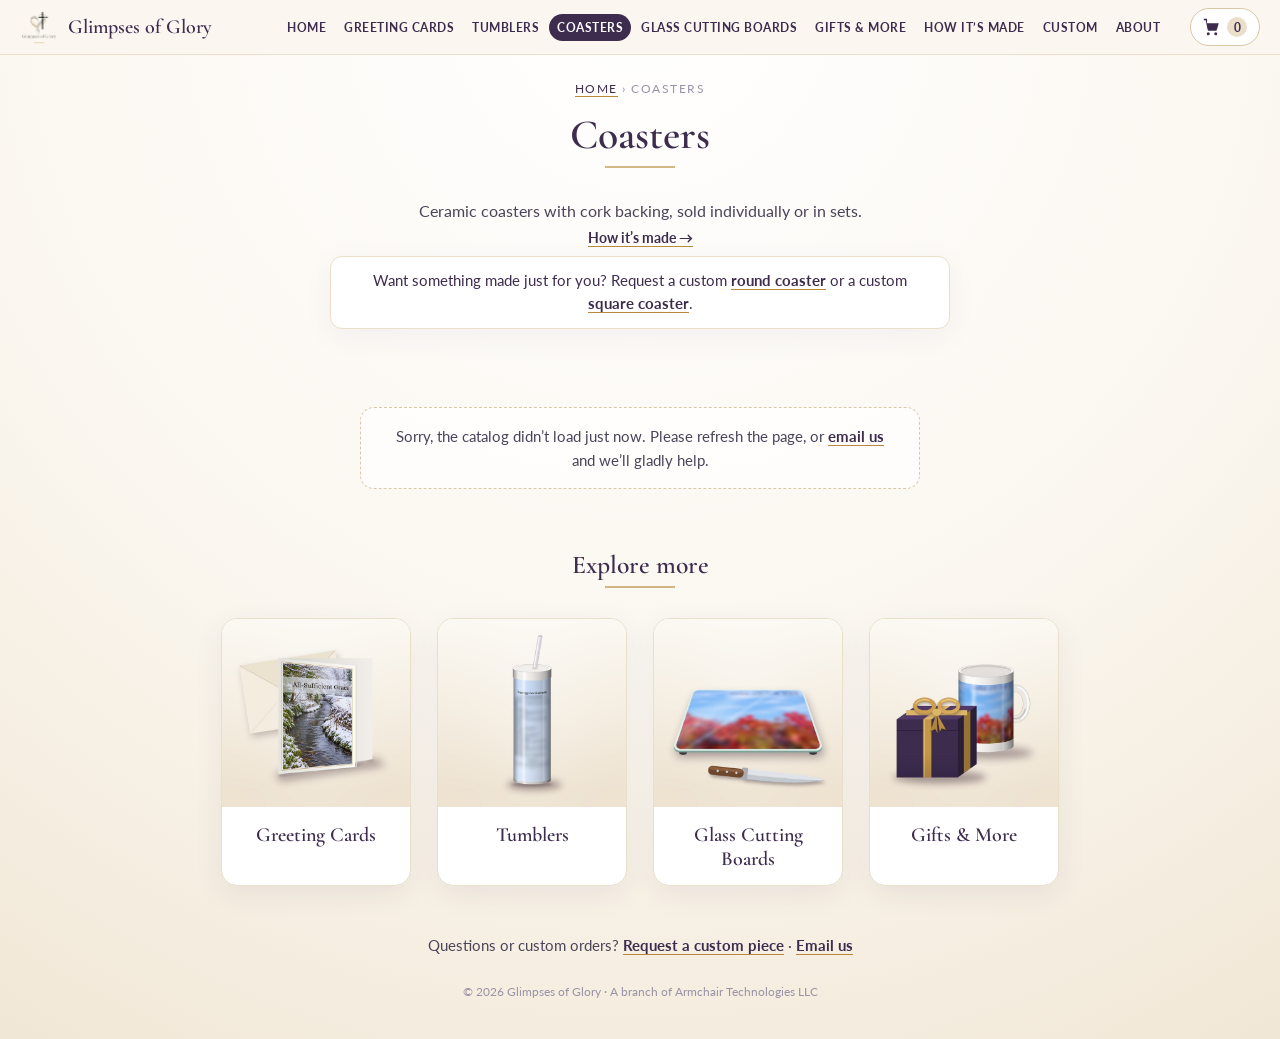
==== commit d60de97e: "Custom request form: custom.html + nav/footer/category links" ====
--- a/coasters/index.html
+++ b/coasters/index.html
@@ -31,6 +31,7 @@
         <li><a href="../cutting-boards/">Glass Cutting Boards</a></li>
         <li><a href="../gifts/">Gifts &amp; More</a></li>
         <li><a href="../how-its-made/">How It&rsquo;s Made</a></li>
+        <li><a href="../custom.html">Custom</a></li>
         <li><a href="../#about">About</a></li>
         </ul>
       </nav>
@@ -44,12 +45,13 @@
       <p class="intro">Ceramic coasters with cork backing, sold individually or in sets.</p>
       <!-- "How it's made" link line: points to this product's section on the How It's Made page -->
       <p class="howlink"><a href="../how-its-made/#coasters">How it&rsquo;s made &rarr;</a></p>
+      <p class="custom-banner">Want something made just for you? Request a custom <a href="../custom.html?category=coaster-round">round coaster</a> or a custom <a href="../custom.html?category=coaster-square">square coaster</a>.</p>
       <div class="count" id="count"></div>
     </div>
     <div id="sections"></div>
   </main>
 
-  <div class="contact">Questions or custom orders? <a href="mailto:hello@glimpsesofglory.shop">Email us</a></div>
+  <div class="contact">Questions or custom orders? <a href="../custom.html">Request a custom piece</a> &middot; <a href="mailto:hello@glimpsesofglory.shop">Email us</a></div>
   <footer>&copy; 2026 Glimpses of Glory &middot; A branch of Armchair Technologies LLC</footer>
 
 <script src="../assets/cart-config.js"></script>
--- a/assets/shop.css
+++ b/assets/shop.css
@@ -349,3 +349,45 @@
 @media (max-width:340px) { .menu-btn { font-size:0; gap:0; } }
 .thanks-card a:not(.seeall) { color:var(--deep); font-weight:700; text-decoration:none; border-bottom:1px solid var(--gold); }
 @media (max-width:560px) { .thanks-card { margin:0 14px; padding:24px 22px; } }
+
+/* ---- Custom request entry point (custom.html) ---- */
+.customlink { display:inline-block; margin:0 auto 18px; font-size:.75rem; color:var(--deep); font-weight:700;
+              text-decoration:none; border-bottom:1px solid var(--gold); }
+.customlink:hover { color:var(--gold); }
+.prod .buy + .customlink { margin-top:-8px; }
+.gal .info .customlink { align-self:center; margin:8px auto 6px; }
+.customlink:focus-visible { outline:3px solid var(--gold); outline-offset:2px; }
+
+
+/* Extra nav item ("Custom"): give the bar more room so About stays on one line. */
+@media (min-width:861px) {
+  .topbar .in { max-width:1520px; }
+}
+@media (min-width:861px) and (max-width:1600px) {
+  .sitenav a { padding:7px 8px; font-size:.72rem; letter-spacing:.5px; }
+}
+
+
+/* With the added Custom nav item, the links no longer fit on one line below ~1180px.
+   Use the Menu button in that range so About does not wrap under Custom. */
+@media (max-width:1179px) {
+  .js .menu-btn { display:inline-flex; }
+  .js .sitenav { display:none; position:absolute; left:0; right:0; top:100%; background:var(--cream); border-bottom:1px solid #eadfcb;
+                 box-shadow:0 14px 30px rgba(61,44,78,.12); padding:8px 16px 16px; }
+  .js .sitenav.open { display:block; }
+  .js .sitenav ul { flex-direction:column; align-items:stretch; justify-content:center; }
+  .js .sitenav a { padding:13px 16px; font-size:.85rem; letter-spacing:1.2px; text-align:left; border-bottom:1px solid #f1e7d6; border-radius:10px; }
+  .topbar .in { flex-wrap:nowrap; justify-content:flex-start; gap:8px; }
+  .topbar .sitenav { margin-left:0; }
+  .cart-btn { margin-left:auto; order:2; padding:7px 10px; }
+  .cart-btn .lbl { display:none; }
+  .menu-btn { order:3; }
+}
+
+
+/* Category-page entry point for a custom piece (not per product). */
+.custom-banner { max-width:620px; margin:10px auto 8px; padding:12px 18px; background:#fff; border:1px solid #eadfcb;
+                 border-radius:12px; font-size:.95rem; line-height:1.55; color:var(--deep); box-shadow:0 8px 30px rgba(61,44,78,.05); }
+.custom-banner a { color:var(--deep); font-weight:700; text-decoration:none; border-bottom:1px solid var(--gold); white-space:nowrap; }
+.custom-banner a:hover { color:var(--gold); }
+.custom-banner a:focus-visible { outline:3px solid var(--gold); outline-offset:2px; }
